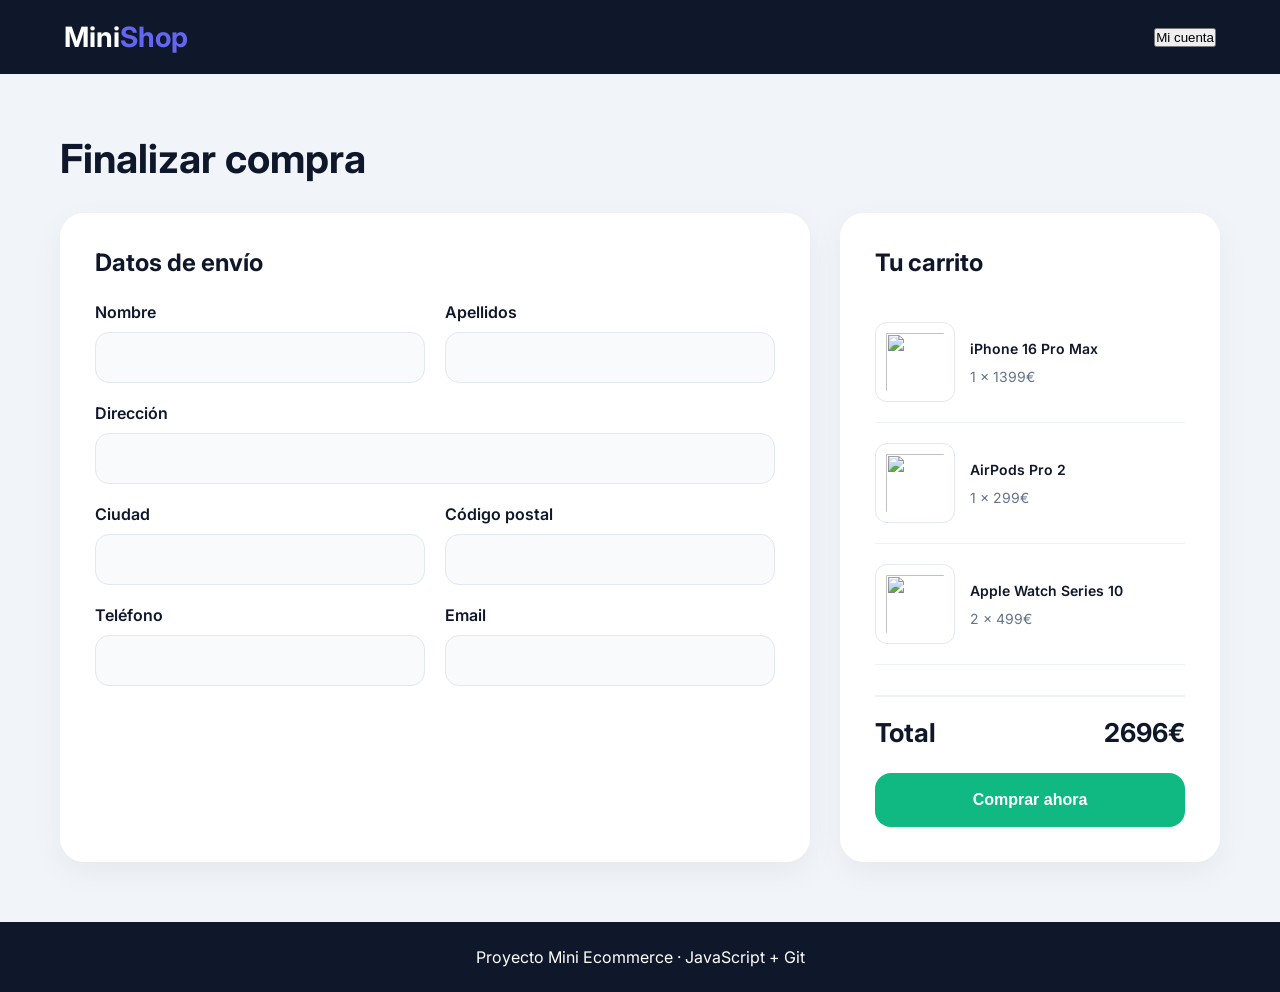
==== carrito.html @ c879e609 "proyecto-final-fase1" ====
<!DOCTYPE html>
<html lang="es">
<head>
<meta charset="UTF-8" />
<meta name="viewport" content="width=device-width, initial-scale=1.0"/>

<title>Checkout UI</title>


<link rel="stylesheet" href="style.css">
<link href="https://fonts.googleapis.com/css2?family=Inter:wght@300;400;500;600;700&display=swap" rel="stylesheet">


<style>

:root{
  --primary:#6366f1;
  --success:#10b981;
  --bg:#f1f5f9;
  --text:#0f172a;
  --muted:#64748b;
  --border:#e2e8f0;
}

*{
  margin:0;
  padding:0;
  box-sizing:border-box;
}

body{
  font-family:'Inter',sans-serif;
  background:var(--bg);
  color:var(--text);
}

.container{
  max-width:1200px;
  margin:60px auto;
  padding:0 20px;
}

.checkout-layout{
  display:grid;
  grid-template-columns:1fr 380px;
  gap:30px;
}

.card{
  background:white;
  border-radius:24px;
  padding:35px;
  box-shadow:0 10px 30px rgba(0,0,0,0.05);
}

h1{
  font-size:40px;
  margin-bottom:30px;
}

h2{
  font-size:24px;
  margin-bottom:25px;
}

.form-grid{
  display:grid;
  grid-template-columns:1fr 1fr;
  gap:20px;
}

.input-group{
  display:flex;
  flex-direction:column;
  gap:10px;
}

.input-group.full{
  grid-column:1/3;
}

label{
  font-weight:600;
}

input{
  padding:16px;
  border-radius:14px;
  border:1px solid var(--border);
  background:#f8fafc;
  font-size:15px;
  outline:none;
}

input:focus{
  border-color:var(--primary);
}

.cart-item{
  display:flex;
  gap:15px;
  padding:20px 0;
  border-bottom:1px solid #edf2f7;
}

.cart-item img{
  width:80px;
  height:80px;
  object-fit:contain;
  background:white;
  border-radius:12px;
  padding:10px;
  border:1px solid #e2e8f0;
}

.cart-item-info{
  flex:1;
}

.cart-item-title{
  font-weight:600;
  margin-bottom:10px;
  line-height:1.4;
}

.cart-item-price{
  color:var(--muted);
}

.summary{
  position:sticky;
  top:30px;
  height:fit-content;
}

.total{
  display:flex;
  justify-content:space-between;
  align-items:center;
  margin-top:30px;
  padding-top:20px;
  border-top:2px solid #edf2f7;
  font-size:26px;
  font-weight:700;
}

.buy-btn{
  width:100%;
  margin-top:25px;
  border:none;
  background:var(--success);
  color:white;
  padding:18px;
  border-radius:16px;
  font-size:16px;
  font-weight:600;
  cursor:pointer;
  transition:0.3s;
}

.buy-btn:hover{
  opacity:0.9;
}

@media(max-width:950px){

  .checkout-layout{
    grid-template-columns:1fr;
  }

  .summary{
    position:relative;
    top:0;
  }

}

@media(max-width:700px){

  .form-grid{
    grid-template-columns:1fr;
  }

  .input-group.full{
    grid-column:auto;
  }

}

</style>
</head>

<body>
<nav>

    <div class="nav-container">

      <!-- LOGO -->

      <div class="logo">

        Mini<span>Shop</span>

      </div>


      <!-- BOTONES NAV -->

      <div class="nav-actions">

        <!-- TODO:
        Abrir modal login
        -->

        <button class="cart-btn" id="loginBtn">
          Mi cuenta 
        </button>

      </div>

    </div>

  </nav>

<div class="container">

  <h1>Finalizar compra</h1>

  <div class="checkout-layout">

    <!-- FORMULARIO -->

    <section class="card">

      <h2>Datos de envío</h2>

      <form>

        <div class="form-grid">

          <div class="input-group">
            <label>Nombre</label>
            <input type="text">
          </div>

          <div class="input-group">
            <label>Apellidos</label>
            <input type="text">
          </div>

          <div class="input-group full">
            <label>Dirección</label>
            <input type="text">
          </div>

          <div class="input-group">
            <label>Ciudad</label>
            <input type="text">
          </div>

          <div class="input-group">
            <label>Código postal</label>
            <input type="text">
          </div>

          <div class="input-group">
            <label>Teléfono</label>
            <input type="text">
          </div>

          <div class="input-group">
            <label>Email</label>
            <input type="email">
          </div>

        </div>

      </form>

    </section>

    <!-- RESUMEN -->

    <aside class="card summary">

      <h2>Tu carrito</h2>

      <article class="cart-item">

        <img src="https://store.storeimages.cdn-apple.com/4668/as-images.apple.com/is/iphone-16-pro-max-desert">

        <div class="cart-item-info">

          <p class="cart-item-title">
            iPhone 16 Pro Max
          </p>

          <p class="cart-item-price">
            1 x 1399€
          </p>

        </div>

      </article>

      <article class="cart-item">

        <img src="https://store.storeimages.cdn-apple.com/4668/as-images.apple.com/is/MQD83">

        <div class="cart-item-info">

          <p class="cart-item-title">
            AirPods Pro 2
          </p>

          <p class="cart-item-price">
            1 x 299€
          </p>

        </div>

      </article>

      <article class="cart-item">

        <img src="https://store.storeimages.cdn-apple.com/4668/as-images.apple.com/is/watch-s10">

        <div class="cart-item-info">

          <p class="cart-item-title">
            Apple Watch Series 10
          </p>

          <p class="cart-item-price">
            2 x 499€
          </p>

        </div>

      </article>

      <div class="total">
        <span>Total</span>
        <span>2696€</span>
      </div>

      <button class="buy-btn">
        Comprar ahora
      </button>

    </aside>

  </div>

</div>

  <footer>

    <p>

      Proyecto Mini Ecommerce · JavaScript + Git

    </p>

  </footer>
</body>
</html>
---- style.css ----
/* ========================================
RESET
======================================== */

*{
  margin:0;
  padding:0;
  box-sizing:border-box;
}

.prueba{
  background: red;
}

/* ========================================
VARIABLES
======================================== */

:root{

  --bg:#7a7a7e70;

  --white:#a09797;

  --text:#0f172a;

  --muted:#64748b;

  --primary:#6119e8;

  --primary-hover:#4600e8f8;

  --success:#10b981;

  --danger:#ef4444;

  --border:#232426;

}


/* ========================================
BODY
======================================== */

body{

  font-family:'Inter', sans-serif;

  background:var(--bg);

  color:var(--text);

}


/* ========================================
NAVBAR
======================================== */

nav{

  position:sticky;

  top:0;

  z-index:100;

  background:#0f172a;

  padding:20px 0;

}


.nav-container{

  width:90%;

  max-width:1400px;

  margin:auto;

  display:flex;

  justify-content:space-between;

  align-items:center;

}


.logo{

  font-size:28px;

  font-weight:700;

  color:white;

}


.logo span{

  color:var(--primary);

}


.nav-actions{

  display:flex;

  gap:15px;

}


.account-btn{

  border:none;

  background:var(--primary);

  color:white;

  padding:12px 20px;

  border-radius:14px;

  cursor:pointer;

  font-weight:600;

  transition:0.3s;

}


.account-btn:hover{

  background:var(--primary-hover);

}


/* ========================================
HERO
======================================== */

.hero{

  height:420px;

  background:
  linear-gradient(
    rgba(15,23,42,0.7),
    rgba(15,23,42,0.7)
  ),

  url("https://images.unsplash.com/photo-1523381210434-271e8be1f52b?q=80&w=1400&auto=format&fit=crop");

  background-size:cover;

  background-position:center;

  display:flex;

  justify-content:center;

  align-items:center;

  text-align:center;

  color:white;

  padding:20px;

}


.hero-content{

  max-width:700px;

}


.hero h1{

  font-size:64px;

  margin-bottom:20px;

}


.hero p{

  font-size:18px;

  line-height:1.6;

  margin-bottom:30px;

}


.hero button{

  border:none;

  background:var(--primary);

  color:white;

  padding:16px 30px;

  border-radius:14px;

  cursor:pointer;

  font-weight:600;

  transition:0.3s;

}


.hero button:hover{

  background:var(--primary-hover);

}


/* ========================================
FILTROS
======================================== */

.controls{

  width:90%;

  max-width:1400px;

  margin:auto;

  margin-top:-40px;

  position:relative;

  z-index:20;

}


.controls-box{

  background:white;

  border-radius:24px;

  padding:25px;

  display:flex;

  gap:15px;

  flex-wrap:wrap;

  box-shadow:0 15px 35px rgba(0,0,0,0.08);

}


.controls input,
.controls select{

  flex:1;

  min-width:220px;

  padding:15px;

  border-radius:14px;

  border:1px solid var(--border);

  background:#f8fafc;

  outline:none;

}


/* ========================================
MAIN LAYOUT
======================================== */

.main-layout{

  width:90%;

  max-width:1400px;

  margin:50px auto;

  display:grid;

  grid-template-columns:1fr 350px;

  gap:30px;

}


/* ========================================
PRODUCTOS
======================================== */

.products-grid{

  display:grid;

  grid-template-columns:
  repeat(auto-fit, minmax(260px,1fr));

  gap:25px;

}


/* ========================================
CARD PRODUCTO
======================================== */

.product-card{

  background:white;
  padding: 10px;

  border-radius:24px;

  overflow:hidden;

  transition:0.3s;

  box-shadow:0 8px 20px rgba(0,0,0,0.05);
}


.product-card:hover{

  transform:translateY(-8px);

  box-shadow:0 20px 40px rgba(0,0,0,0.08);

}


.product-image{

  height:260px;

  background:white;

  display:flex;

  justify-content:center;

  align-items:center;

  padding:30px;

}


.product-image img{

  max-width:100%;

  max-height:100%;

  object-fit:contain;

}


.product-info{

  padding:22px;

}


.product-category{

  font-size:12px;

  text-transform:uppercase;

  color:var(--primary);

  margin-bottom:10px;

  font-weight:700;

}


.product-title{
  text-align: center;
  font-size:18px;

  margin-bottom:15px;

  line-height:1.4;

  min-height:50px;

}


.product-price{

  font-size:28px;

  font-weight:700;

  margin-bottom:20px;

}


.card-actions{

  display:flex;

  gap:10px;

}


/* ========================================
BOTONES CARD
======================================== */

.add-btn{

  flex:1;

  border:none;

  background:var(--primary);

  color:white;

  padding:14px;

  border-radius:14px;

  cursor:pointer;

  font-weight:600;

  transition:0.3s;

}


.add-btn:hover{

  background:var(--primary-hover);

}


.fav-btn{

  width:52px;

  border:none;

  border-radius:14px;

  background:#f8fafc;

  cursor:pointer;

  font-size:18px;

  transition:0.3s;

}


.fav-btn:hover{

  background:#fee2e2;

}


/* ========================================
CARRITO
======================================== */

.cart-panel{

  background:white;

  border-radius:24px;

  padding:25px;

  height:fit-content;

  position:sticky;

  top:100px;

  box-shadow:0 10px 30px rgba(0,0,0,0.05);

}


.cart-panel h2{

  margin-bottom:25px;

  font-size:28px;

}


.cart-item{

  display:flex;

  justify-content:space-between;

  align-items:center;

  padding:15px 0;

  border-bottom:1px solid var(--border);

}


.cart-item-info{

  flex:1;

}


.cart-item-title{

  font-size:14px;

  font-weight:600;

  margin-bottom:5px;

}


.cart-item-price{

  color:var(--muted);

  font-size:14px;

}


.remove-btn{

  width:36px;

  height:36px;

  border:none;

  border-radius:10px;

  background:#fee2e2;

  color:var(--danger);

  cursor:pointer;

  font-weight:bold;

}


.cart-total{

  margin-top:25px;

  padding-top:20px;

  border-top:2px solid var(--border);

  display:flex;

  justify-content:space-between;

  font-size:22px;

  font-weight:700;

}


/* ========================================
CHECKOUT BUTTON
======================================== */

.checkout-btn{

  width:100%;

  margin-top:20px;

  border:none;

  background:var(--success);

  color:white;

  padding:16px;

  border-radius:16px;

  cursor:pointer;

  font-size:16px;

  font-weight:600;

}


/* ========================================
LOGIN MODAL
======================================== */

.login-modal{

  position:fixed;

  inset:0;

  background:rgba(0,0,0,0.6);

  display:flex;

  justify-content:center;

  align-items:center;

  z-index:999;

}


.login-modal.hidden{

  display:none;

}


.login-box{

  width:100%;

  max-width:420px;

  background:white;

  padding:40px;

  border-radius:28px;

  position:relative;

}


.login-box h2{

  font-size:34px;

  margin-bottom:10px;

}


.login-box p{

  color:var(--muted);

  margin-bottom:25px;

}


.login-box form{

  display:flex;

  flex-direction:column;

  gap:15px;

}


.login-box input{

  padding:16px;

  border-radius:14px;

  border:1px solid var(--border);

  background:#f8fafc;

  outline:none;

}


.login-box button[type="submit"]{

  border:none;

  background:var(--primary);

  color:white;

  padding:16px;

  border-radius:14px;

  cursor:pointer;

  font-weight:600;

}


.close-login{

  position:absolute;

  top:15px;

  right:15px;

  width:38px;

  height:38px;

  border:none;

  border-radius:10px;

  background:#f1f5f9;

  cursor:pointer;

}


/* ========================================
FOOTER
======================================== */

footer{

  margin-top:50px;

  background:#0f172a;

  color:white;

  text-align:center;

  padding:25px;

}


/* ========================================
RESPONSIVE
======================================== */

@media(max-width:1100px){

  .main-layout{

    grid-template-columns:1fr;

  }

}


@media(max-width:768px){

  .hero h1{

    font-size:42px;

  }

}
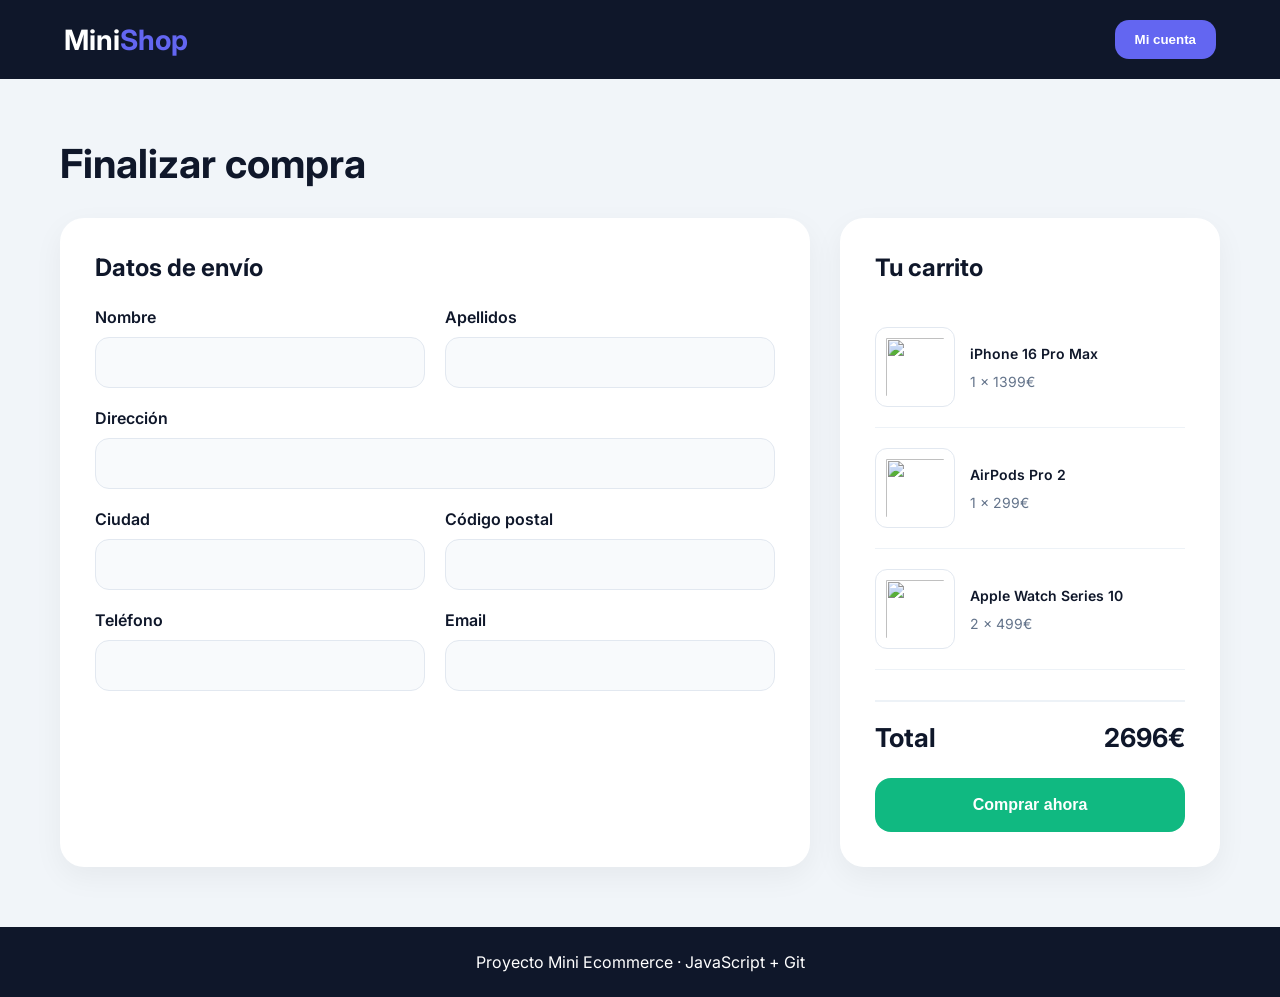
==== commit 153e0be5: "Avance-boton-carrito-modificado" ====
--- a/carrito.html
+++ b/carrito.html
@@ -212,7 +212,7 @@
         Abrir modal login
         -->
 
-        <button class="cart-btn" id="loginBtn">
+        <button class="account-btn" id="loginBtn">
           Mi cuenta 
         </button>
 
--- a/style.css
+++ b/style.css
@@ -336,35 +336,34 @@
 CARD PRODUCTO
 ======================================== */
 
-.product-card{
+.product-card {
+  background: white;
+  padding: 15px; 
+  border-radius: 24px;
+  overflow: hidden;
+  transition: 0.3s;
+  box-shadow: 0 8px 20px rgba(0,0,0,0.05);
+  
+  display: flex;
+  flex-direction: column;
+  height: 100%;
+}
+
+
+.product-card:hover{
+
+  transform:translateY(-8px);
+
+  box-shadow:0 20px 40px rgba(0,0,0,0.08);
+
+}
+
+
+.product-image{
+
+  height:260px;
 
   background:white;
-  padding: 10px;
-
-  border-radius:24px;
-
-  overflow:hidden;
-
-  transition:0.3s;
-
-  box-shadow:0 8px 20px rgba(0,0,0,0.05);
-}
-
-
-.product-card:hover{
-
-  transform:translateY(-8px);
-
-  box-shadow:0 20px 40px rgba(0,0,0,0.08);
-
-}
-
-
-.product-image{
-
-  height:260px;
-
-  background:white;
 
   display:flex;
 
@@ -388,10 +387,10 @@
 }
 
 
-.product-info{
-
-  padding:22px;
-
+.product-info {
+  display: flex;
+  flex-direction: column;
+  flex-grow: 1; 
 }
 
 
@@ -434,30 +433,318 @@
 }
 
 
-.card-actions{
+.card-actions {
+  display: flex;
+  gap: 10px;
+  margin-top: auto; 
+  padding-top: 15px; 
+}
+
+
+
+/* ========================================
+BOTONES CARD
+======================================== */
+
+.add-btn{
+
+  flex:1;
+
+  border:none;
+
+  background:var(--primary);
+
+  color:white;
+
+  padding:14px;
+
+  border-radius:14px;
+
+  cursor:pointer;
+
+  font-weight:600;
+
+  transition:0.3s;
+
+}
+
+
+.add-btn:hover{
+
+  background:var(--primary-hover);
+
+}
+
+
+.fav-btn{
+
+  width:52px;
+
+  border:none;
+
+  border-radius:14px;
+
+  background:#f8fafc;
+
+  cursor:pointer;
+
+  font-size:18px;
+
+  transition:0.3s;
+
+}
+
+
+.fav-btn:hover{
+
+  background:#fee2e2;
+
+}
+
+
+/* ========================================
+CARRITO
+======================================== */
+
+.cart-panel{
+
+  background:white;
+
+  border-radius:24px;
+
+  padding:25px;
+
+  height:fit-content;
+
+  position:sticky;
+
+  top:100px;
+
+  box-shadow:0 10px 30px rgba(0,0,0,0.05);
+
+}
+
+
+.cart-panel h2{
+
+  margin-bottom:25px;
+
+  font-size:28px;
+
+}
+
+
+.cart-item{
 
   display:flex;
 
-  gap:10px;
-
-}
-
-
-/* ========================================
-BOTONES CARD
-======================================== */
-
-.add-btn{
+  justify-content:space-between;
+
+  align-items:center;
+
+  padding:15px 0;
+
+  border-bottom:1px solid var(--border);
+
+}
+
+
+.cart-item-info{
 
   flex:1;
 
+}
+
+
+.cart-item-title{
+
+  font-size:14px;
+
+  font-weight:600;
+
+  margin-bottom:5px;
+
+}
+
+
+.cart-item-price{
+
+  color:var(--muted);
+
+  font-size:14px;
+
+}
+
+
+.remove-btn{
+
+  width:36px;
+
+  height:36px;
+
   border:none;
 
+  border-radius:10px;
+
+  background:#fee2e2;
+
+  color:var(--danger);
+
+  cursor:pointer;
+
+  font-weight:bold;
+
+}
+
+
+.cart-total{
+
+  margin-top:25px;
+
+  padding-top:20px;
+
+  border-top:2px solid var(--border);
+
+  display:flex;
+
+  justify-content:space-between;
+
+  font-size:22px;
+
+  font-weight:700;
+
+}
+
+
+/* ========================================
+CHECKOUT BUTTON
+======================================== */
+
+.checkout-btn{
+
+  width:100%;
+
+  margin-top:20px;
+
+  border:none;
+
+  background:var(--success);
+
+  color:white;
+
+  padding:16px;
+
+  border-radius:16px;
+
+  cursor:pointer;
+
+  font-size:16px;
+
+  font-weight:600;
+
+}
+
+
+/* ========================================
+LOGIN MODAL
+======================================== */
+
+.login-modal{
+
+  position:fixed;
+
+  inset:0;
+
+  background:rgba(0,0,0,0.6);
+
+  display:flex;
+
+  justify-content:center;
+
+  align-items:center;
+
+  z-index:999;
+
+}
+
+
+.login-modal.hidden{
+
+  display:none;
+
+}
+
+
+.login-box{
+
+  width:100%;
+
+  max-width:420px;
+
+  background:white;
+
+  padding:40px;
+
+  border-radius:28px;
+
+  position:relative;
+
+}
+
+
+.login-box h2{
+
+  font-size:34px;
+
+  margin-bottom:10px;
+
+}
+
+
+.login-box p{
+
+  color:var(--muted);
+
+  margin-bottom:25px;
+
+}
+
+
+.login-box form{
+
+  display:flex;
+
+  flex-direction:column;
+
+  gap:15px;
+
+}
+
+
+.login-box input{
+
+  padding:16px;
+
+  border-radius:14px;
+
+  border:1px solid var(--border);
+
+  background:#f8fafc;
+
+  outline:none;
+
+}
+
+
+.login-box button[type="submit"]{
+
+  border:none;
+
   background:var(--primary);
 
   color:white;
 
-  padding:14px;
+  padding:16px;
 
   border-radius:14px;
 
@@ -465,336 +752,48 @@
 
   font-weight:600;
 
-  transition:0.3s;
-
-}
-
-
-.add-btn:hover{
-
-  background:var(--primary-hover);
-
-}
-
-
-.fav-btn{
-
-  width:52px;
+}
+
+
+.close-login{
+
+  position:absolute;
+
+  top:15px;
+
+  right:15px;
+
+  width:38px;
+
+  height:38px;
 
   border:none;
 
-  border-radius:14px;
-
-  background:#f8fafc;
+  border-radius:10px;
+
+  background:#f1f5f9;
 
   cursor:pointer;
 
-  font-size:18px;
-
-  transition:0.3s;
-
-}
-
-
-.fav-btn:hover{
-
-  background:#fee2e2;
-
-}
-
-
-/* ========================================
-CARRITO
-======================================== */
-
-.cart-panel{
-
-  background:white;
-
-  border-radius:24px;
+}
+
+
+/* ========================================
+FOOTER
+======================================== */
+
+footer{
+
+  margin-top:50px;
+
+  background:#0f172a;
+
+  color:white;
+
+  text-align:center;
 
   padding:25px;
 
-  height:fit-content;
-
-  position:sticky;
-
-  top:100px;
-
-  box-shadow:0 10px 30px rgba(0,0,0,0.05);
-
-}
-
-
-.cart-panel h2{
-
-  margin-bottom:25px;
-
-  font-size:28px;
-
-}
-
-
-.cart-item{
-
-  display:flex;
-
-  justify-content:space-between;
-
-  align-items:center;
-
-  padding:15px 0;
-
-  border-bottom:1px solid var(--border);
-
-}
-
-
-.cart-item-info{
-
-  flex:1;
-
-}
-
-
-.cart-item-title{
-
-  font-size:14px;
-
-  font-weight:600;
-
-  margin-bottom:5px;
-
-}
-
-
-.cart-item-price{
-
-  color:var(--muted);
-
-  font-size:14px;
-
-}
-
-
-.remove-btn{
-
-  width:36px;
-
-  height:36px;
-
-  border:none;
-
-  border-radius:10px;
-
-  background:#fee2e2;
-
-  color:var(--danger);
-
-  cursor:pointer;
-
-  font-weight:bold;
-
-}
-
-
-.cart-total{
-
-  margin-top:25px;
-
-  padding-top:20px;
-
-  border-top:2px solid var(--border);
-
-  display:flex;
-
-  justify-content:space-between;
-
-  font-size:22px;
-
-  font-weight:700;
-
-}
-
-
-/* ========================================
-CHECKOUT BUTTON
-======================================== */
-
-.checkout-btn{
-
-  width:100%;
-
-  margin-top:20px;
-
-  border:none;
-
-  background:var(--success);
-
-  color:white;
-
-  padding:16px;
-
-  border-radius:16px;
-
-  cursor:pointer;
-
-  font-size:16px;
-
-  font-weight:600;
-
-}
-
-
-/* ========================================
-LOGIN MODAL
-======================================== */
-
-.login-modal{
-
-  position:fixed;
-
-  inset:0;
-
-  background:rgba(0,0,0,0.6);
-
-  display:flex;
-
-  justify-content:center;
-
-  align-items:center;
-
-  z-index:999;
-
-}
-
-
-.login-modal.hidden{
-
-  display:none;
-
-}
-
-
-.login-box{
-
-  width:100%;
-
-  max-width:420px;
-
-  background:white;
-
-  padding:40px;
-
-  border-radius:28px;
-
-  position:relative;
-
-}
-
-
-.login-box h2{
-
-  font-size:34px;
-
-  margin-bottom:10px;
-
-}
-
-
-.login-box p{
-
-  color:var(--muted);
-
-  margin-bottom:25px;
-
-}
-
-
-.login-box form{
-
-  display:flex;
-
-  flex-direction:column;
-
-  gap:15px;
-
-}
-
-
-.login-box input{
-
-  padding:16px;
-
-  border-radius:14px;
-
-  border:1px solid var(--border);
-
-  background:#f8fafc;
-
-  outline:none;
-
-}
-
-
-.login-box button[type="submit"]{
-
-  border:none;
-
-  background:var(--primary);
-
-  color:white;
-
-  padding:16px;
-
-  border-radius:14px;
-
-  cursor:pointer;
-
-  font-weight:600;
-
-}
-
-
-.close-login{
-
-  position:absolute;
-
-  top:15px;
-
-  right:15px;
-
-  width:38px;
-
-  height:38px;
-
-  border:none;
-
-  border-radius:10px;
-
-  background:#f1f5f9;
-
-  cursor:pointer;
-
-}
-
-
-/* ========================================
-FOOTER
-======================================== */
-
-footer{
-
-  margin-top:50px;
-
-  background:#0f172a;
-
-  color:white;
-
-  text-align:center;
-
-  padding:25px;
-
 }
 
 
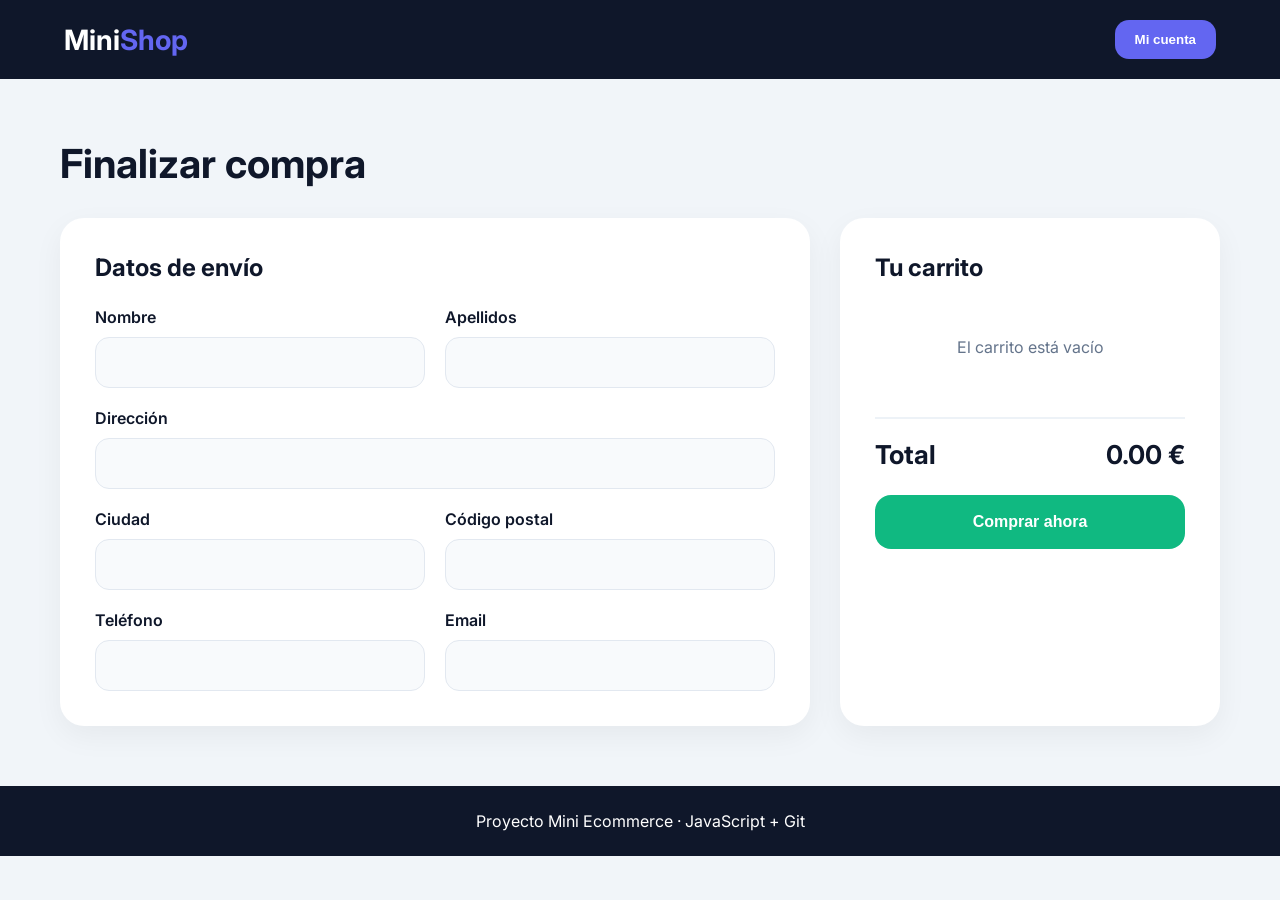
==== commit cd415717: "añadidos-admin-detalle-perfil" ====
--- a/carrito.html
+++ b/carrito.html
@@ -1,367 +1,306 @@
 <!DOCTYPE html>
 <html lang="es">
+
 <head>
-<meta charset="UTF-8" />
-<meta name="viewport" content="width=device-width, initial-scale=1.0"/>
-
-<title>Checkout UI</title>
-
-
-<link rel="stylesheet" href="style.css">
-<link href="https://fonts.googleapis.com/css2?family=Inter:wght@300;400;500;600;700&display=swap" rel="stylesheet">
-
-
-<style>
-
-:root{
-  --primary:#6366f1;
-  --success:#10b981;
-  --bg:#f1f5f9;
-  --text:#0f172a;
-  --muted:#64748b;
-  --border:#e2e8f0;
-}
-
-*{
-  margin:0;
-  padding:0;
-  box-sizing:border-box;
-}
-
-body{
-  font-family:'Inter',sans-serif;
-  background:var(--bg);
-  color:var(--text);
-}
-
-.container{
-  max-width:1200px;
-  margin:60px auto;
-  padding:0 20px;
-}
-
-.checkout-layout{
-  display:grid;
-  grid-template-columns:1fr 380px;
-  gap:30px;
-}
-
-.card{
-  background:white;
-  border-radius:24px;
-  padding:35px;
-  box-shadow:0 10px 30px rgba(0,0,0,0.05);
-}
-
-h1{
-  font-size:40px;
-  margin-bottom:30px;
-}
-
-h2{
-  font-size:24px;
-  margin-bottom:25px;
-}
-
-.form-grid{
-  display:grid;
-  grid-template-columns:1fr 1fr;
-  gap:20px;
-}
-
-.input-group{
-  display:flex;
-  flex-direction:column;
-  gap:10px;
-}
-
-.input-group.full{
-  grid-column:1/3;
-}
-
-label{
-  font-weight:600;
-}
-
-input{
-  padding:16px;
-  border-radius:14px;
-  border:1px solid var(--border);
-  background:#f8fafc;
-  font-size:15px;
-  outline:none;
-}
-
-input:focus{
-  border-color:var(--primary);
-}
-
-.cart-item{
-  display:flex;
-  gap:15px;
-  padding:20px 0;
-  border-bottom:1px solid #edf2f7;
-}
-
-.cart-item img{
-  width:80px;
-  height:80px;
-  object-fit:contain;
-  background:white;
-  border-radius:12px;
-  padding:10px;
-  border:1px solid #e2e8f0;
-}
-
-.cart-item-info{
-  flex:1;
-}
-
-.cart-item-title{
-  font-weight:600;
-  margin-bottom:10px;
-  line-height:1.4;
-}
-
-.cart-item-price{
-  color:var(--muted);
-}
-
-.summary{
-  position:sticky;
-  top:30px;
-  height:fit-content;
-}
-
-.total{
-  display:flex;
-  justify-content:space-between;
-  align-items:center;
-  margin-top:30px;
-  padding-top:20px;
-  border-top:2px solid #edf2f7;
-  font-size:26px;
-  font-weight:700;
-}
-
-.buy-btn{
-  width:100%;
-  margin-top:25px;
-  border:none;
-  background:var(--success);
-  color:white;
-  padding:18px;
-  border-radius:16px;
-  font-size:16px;
-  font-weight:600;
-  cursor:pointer;
-  transition:0.3s;
-}
-
-.buy-btn:hover{
-  opacity:0.9;
-}
-
-@media(max-width:950px){
-
-  .checkout-layout{
-    grid-template-columns:1fr;
-  }
-
-  .summary{
-    position:relative;
-    top:0;
-  }
-
-}
-
-@media(max-width:700px){
-
-  .form-grid{
-    grid-template-columns:1fr;
-  }
-
-  .input-group.full{
-    grid-column:auto;
-  }
-
-}
-
-</style>
+  <meta charset="UTF-8" />
+  <meta name="viewport" content="width=device-width, initial-scale=1.0" />
+
+  <title>Finalizar compra</title>
+
+  <link rel="stylesheet" href="style.css">
+  <link href="https://fonts.googleapis.com/css2?family=Inter:wght@300;400;500;600;700&display=swap" rel="stylesheet">
+
+  <style>
+    :root {
+      --primary: #6366f1;
+      --success: #10b981;
+      --bg: #f1f5f9;
+      --text: #0f172a;
+      --muted: #64748b;
+      --border: #e2e8f0;
+    }
+
+    * {
+      margin: 0;
+      padding: 0;
+      box-sizing: border-box;
+    }
+
+    body {
+      font-family: 'Inter', sans-serif;
+      background: var(--bg);
+      color: var(--text);
+    }
+
+    .container {
+      max-width: 1200px;
+      margin: 60px auto;
+      padding: 0 20px;
+    }
+
+    .checkout-layout {
+      display: grid;
+      grid-template-columns: 1fr 380px;
+      gap: 30px;
+    }
+
+    .card {
+      background: white;
+      border-radius: 24px;
+      padding: 35px;
+      box-shadow: 0 10px 30px rgba(0, 0, 0, 0.05);
+    }
+
+    h1 {
+      font-size: 40px;
+      margin-bottom: 30px;
+    }
+
+    h2 {
+      font-size: 24px;
+      margin-bottom: 25px;
+    }
+
+    .form-grid {
+      display: grid;
+      grid-template-columns: 1fr 1fr;
+      gap: 20px;
+    }
+
+    .input-group {
+      display: flex;
+      flex-direction: column;
+      gap: 10px;
+    }
+
+    .input-group.full {
+      grid-column: 1/3;
+    }
+
+   
+    label {
+      font-weight: 600;
+    }
+
+    input {
+      padding: 16px;
+      border-radius: 14px;
+      border: 1px solid var(--border);
+      background: #f8fafc;
+      font-size: 15px;
+      outline: none;
+    }
+
+    input:focus {
+      border-color: var(--primary);
+    }
+
+    .cart-item {
+      display: flex;
+      gap: 15px;
+      padding: 20px 0;
+      border-bottom: 1px solid #edf2f7;
+    }
+
+    .cart-item img {
+      width: 80px;
+      height: 80px;
+      object-fit: contain;
+      background: white;
+      border-radius: 12px;
+      padding: 10px;
+      border: 1px solid #e2e8f0;
+    }
+
+    .cart-item-info {
+      flex: 1;
+    }
+
+    .cart-item-title {
+      font-weight: 600;
+      margin-bottom: 10px;
+      line-height: 1.4;
+    }
+
+    .cart-item-price {
+      color: var(--muted);
+    }
+
+    .total {
+      display: flex;
+      justify-content: space-between;
+      align-items: center;
+      margin-top: 30px;
+      padding-top: 20px;
+      border-top: 2px solid #edf2f7;
+      font-size: 26px;
+      font-weight: 700;
+    }
+
+    .buy-btn {
+      width: 100%;
+      margin-top: 25px;
+      border: none;
+      background: var(--success);
+      color: white;
+      padding: 18px;
+      border-radius: 16px;
+      font-size: 16px;
+      font-weight: 600;
+      cursor: pointer;
+      transition: 0.3s;
+    }
+
+    .buy-btn:hover {
+      opacity: 0.9;
+    }
+
+    .empty-cart {
+      color: var(--muted);
+      text-align: center;
+      padding: 30px 0;
+    }
+
+    @media(max-width:950px) {
+
+      .checkout-layout {
+        grid-template-columns: 1fr;
+      }
+
+      .summary {
+        position: relative;
+        top: 0;
+      }
+
+    }
+
+    @media(max-width:700px) {
+
+      .form-grid {
+        grid-template-columns: 1fr;
+      }
+
+      .input-group.full {
+        grid-column: auto;
+      }
+
+    }
+  </style>
 </head>
 
 <body>
-<nav>
+
+  <nav>
 
     <div class="nav-container">
 
-      <!-- LOGO -->
-
-      <div class="logo">
-
-        Mini<span>Shop</span>
-
+        <div class="logo">
+          Mini<span>Shop</span>
+        </div>
+
+      <div class="nav-actions">
+        <button class="account-btn" id="loginBtn">
+          Mi cuenta
+        </button>
       </div>
 
-
-      <!-- BOTONES NAV -->
-
-      <div class="nav-actions">
-
-        <!-- TODO:
-        Abrir modal login
-        -->
-
-        <button class="account-btn" id="loginBtn">
-          Mi cuenta 
+    </div>
+
+  </nav>
+
+  <div class="container">
+
+    <h1>Finalizar compra</h1>
+
+    <div class="checkout-layout">
+
+      <!-- DATOS ENVÍO -->
+
+      <section class="card">
+
+        <h2>Datos de envío</h2>
+
+        <form id="checkoutForm">
+
+          <div class="form-grid">
+
+            <div class="input-group">
+              <label>Nombre</label>
+              <input type="text" required>
+            </div>
+
+            <div class="input-group">
+              <label>Apellidos</label>
+              <input type="text" required>
+            </div>
+
+            <div class="input-group full">
+              <label>Dirección</label>
+              <input type="text" required>
+            </div>
+
+            <div class="input-group">
+              <label>Ciudad</label>
+              <input type="text" required>
+            </div>
+
+            <div class="input-group">
+              <label>Código postal</label>
+              <input type="text" required>
+            </div>
+
+            <div class="input-group">
+              <label>Teléfono</label>
+              <input type="text" required>
+            </div>
+
+            <div class="input-group">
+              <label>Email</label>
+              <input type="email" required>
+            </div>
+
+          </div>
+
+        </form>
+
+      </section>
+
+      <!-- RESUMEN PEDIDO -->
+
+      <aside class="card summary">
+
+        <h2>Tu carrito</h2>
+
+        <!-- Aquí se pintan los productos -->
+        <div id="cartContainer">
+          <p class="empty-cart">Cargando carrito...</p>
+        </div>
+
+        <div class="total">
+          <span>Total</span>
+          <span id="cartTotal">0.00 €</span>
+        </div>
+
+        <button class="buy-btn" id="buyBtn">
+          Comprar ahora
         </button>
 
-      </div>
+      </aside>
 
     </div>
 
-  </nav>
-
-<div class="container">
-
-  <h1>Finalizar compra</h1>
-
-  <div class="checkout-layout">
-
-    <!-- FORMULARIO -->
-
-    <section class="card">
-
-      <h2>Datos de envío</h2>
-
-      <form>
-
-        <div class="form-grid">
-
-          <div class="input-group">
-            <label>Nombre</label>
-            <input type="text">
-          </div>
-
-          <div class="input-group">
-            <label>Apellidos</label>
-            <input type="text">
-          </div>
-
-          <div class="input-group full">
-            <label>Dirección</label>
-            <input type="text">
-          </div>
-
-          <div class="input-group">
-            <label>Ciudad</label>
-            <input type="text">
-          </div>
-
-          <div class="input-group">
-            <label>Código postal</label>
-            <input type="text">
-          </div>
-
-          <div class="input-group">
-            <label>Teléfono</label>
-            <input type="text">
-          </div>
-
-          <div class="input-group">
-            <label>Email</label>
-            <input type="email">
-          </div>
-
-        </div>
-
-      </form>
-
-    </section>
-
-    <!-- RESUMEN -->
-
-    <aside class="card summary">
-
-      <h2>Tu carrito</h2>
-
-      <article class="cart-item">
-
-        <img src="https://store.storeimages.cdn-apple.com/4668/as-images.apple.com/is/iphone-16-pro-max-desert">
-
-        <div class="cart-item-info">
-
-          <p class="cart-item-title">
-            iPhone 16 Pro Max
-          </p>
-
-          <p class="cart-item-price">
-            1 x 1399€
-          </p>
-
-        </div>
-
-      </article>
-
-      <article class="cart-item">
-
-        <img src="https://store.storeimages.cdn-apple.com/4668/as-images.apple.com/is/MQD83">
-
-        <div class="cart-item-info">
-
-          <p class="cart-item-title">
-            AirPods Pro 2
-          </p>
-
-          <p class="cart-item-price">
-            1 x 299€
-          </p>
-
-        </div>
-
-      </article>
-
-      <article class="cart-item">
-
-        <img src="https://store.storeimages.cdn-apple.com/4668/as-images.apple.com/is/watch-s10">
-
-        <div class="cart-item-info">
-
-          <p class="cart-item-title">
-            Apple Watch Series 10
-          </p>
-
-          <p class="cart-item-price">
-            2 x 499€
-          </p>
-
-        </div>
-
-      </article>
-
-      <div class="total">
-        <span>Total</span>
-        <span>2696€</span>
-      </div>
-
-      <button class="buy-btn">
-        Comprar ahora
-      </button>
-
-    </aside>
-
   </div>
 
-</div>
-
   <footer>
 
     <p>
-
       Proyecto Mini Ecommerce · JavaScript + Git
-
     </p>
 
   </footer>
+
+  <script src="carrito.js"></script>
+
 </body>
+
 </html>
